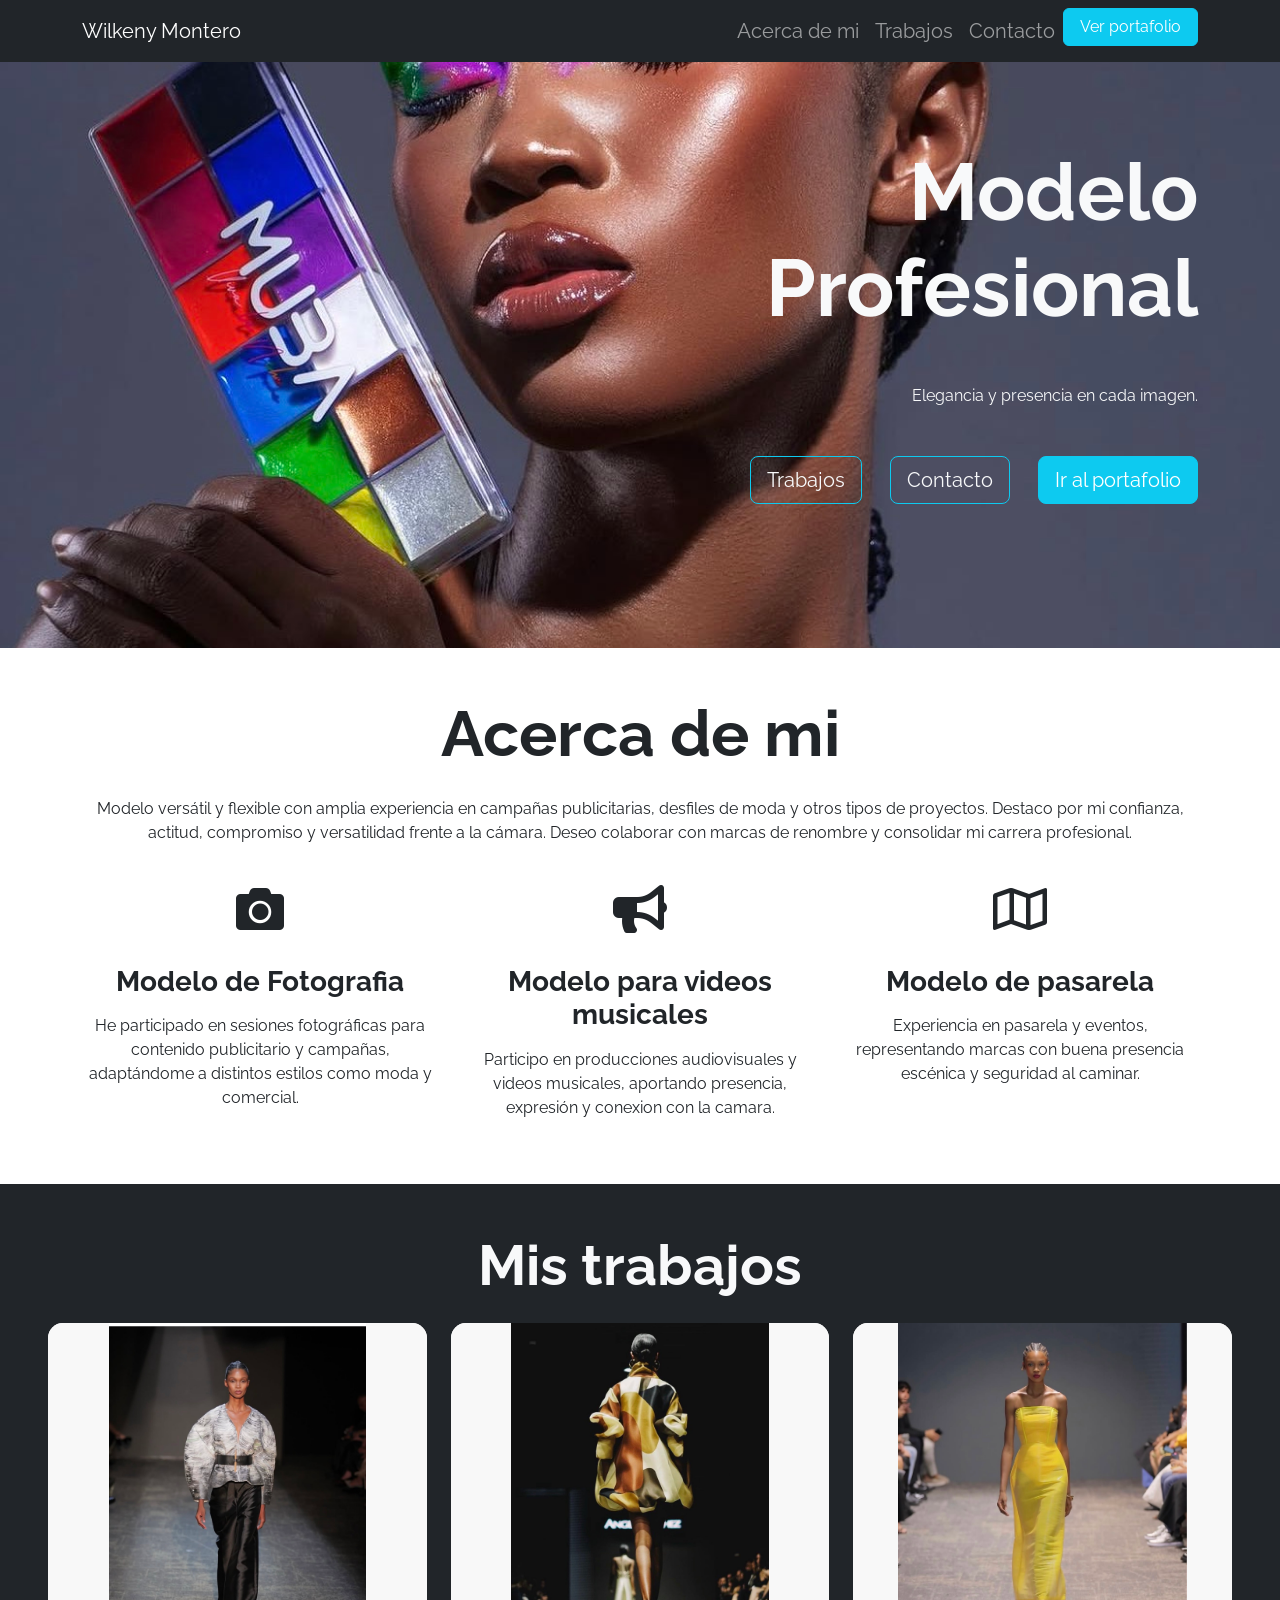
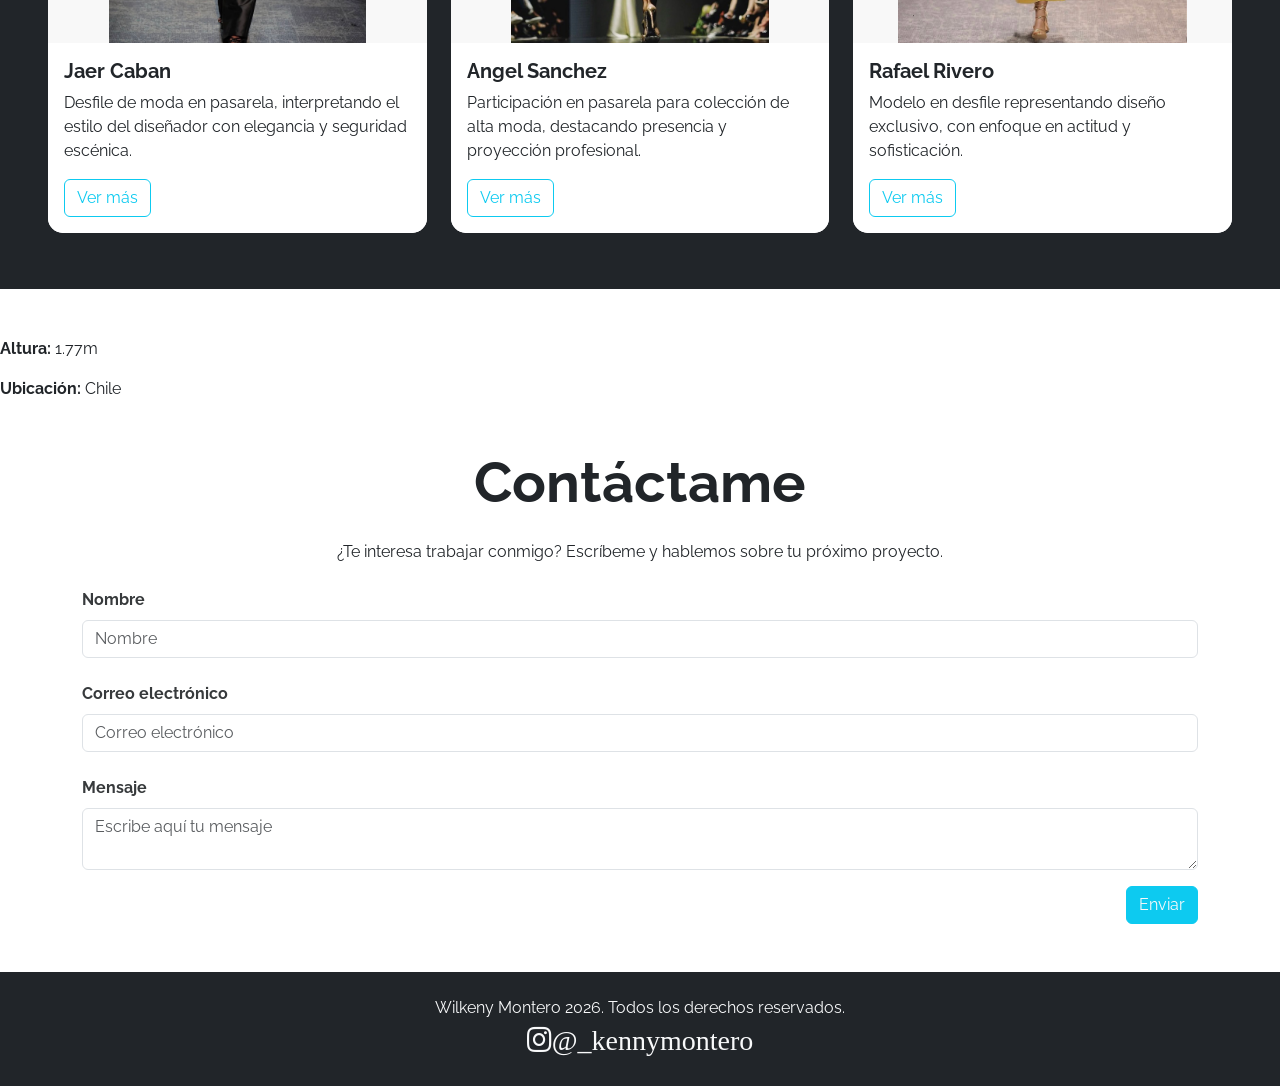
==== index.html @ cda30871 "primer commit" ====
<!DOCTYPE html>
<html lang="en">

<head>
    <meta charset="UTF-8">
    <meta http-equiv="X-UA-Compatible" content="IE=edge">
    <meta name="viewport" content="width=device-width, initial-scale=1.0">
    <link rel="preconnect" href="https://fonts.googleapis.com">
    <link rel="preconnect" href="https://fonts.gstatic.com" crossorigin>
    <link href="https://fonts.googleapis.com/css2?family=Raleway:wght@400;700&display=swap" rel="stylesheet">
    <link href="https://cdn.jsdelivr.net/npm/bootstrap@5.1.3/dist/css/bootstrap.min.css" rel="stylesheet"
        integrity="sha384-1BmE4kWBq78iYhFldvKuhfTAU6auU8tT94WrHftjDbrCEXSU1oBoqyl2QvZ6jIW3" crossorigin="anonymous">
    <title>Wilkeny Montero</title>
    <link rel="stylesheet" href="https://cdnjs.cloudflare.com/ajax/libs/font-awesome/5.9.0/css/all.min.css"
        integrity="sha512-q3eWabyZPc1XTCmF+8/LuE1ozpg5xxn7iO89yfSOd5/oKvyqLngoNGsx8jq92Y8eXJ/IRxQbEC+FGSYxtk2oiw=="
        crossorigin="anonymous" referrerpolicy="no-referrer" />
    <link rel="stylesheet" href="assets/css/index.css">
</head>

<body>

    <nav class="navbar navbar-expand-lg navbar-dark bg-dark fixed-top">
        <div class="container">
            <a class="navbar-brand" href="#">
                Wilkeny Montero
            </a>
            <button class="navbar-toggler" type="button" data-bs-toggle="collapse"
                aria-controls="navbarSupportedContent" aria-expanded="false" aria-label="Toggle navigation">
                <span class="navbar-toggler-icon"></span>
            </button>
            <div class="collapse navbar-collapse" id="navbarSupportedContent">
                <ul class="navbar-nav ms-auto mb-2 mb-lg-0 fs-5">
                    <li class="nav-item">
                        <a class="nav-link" href="#">Acerca de mi</a>
                    </li>
                    <li class="nav-item">
                        <a class="nav-link" href="#">Trabajos</a>
                    </li>
                    <li class="nav-item">
                        <a class="nav-link" href="#">Contacto</a>
                    </li>
                    <li>
                        <a class="btn btn-info text-white px-3" href="./portafolio.html">Ver portafolio</a>
                    </li>

                </ul>

            </div>
        </div>
    </nav>

    <header id="Hero-Section" class="text-light text-end py-5 mt-5">
        <div class="container">
            <div class="ms-auto col-12 col-md-7 ">
                <h1 class="display-1 fw-bold my-5">
                    Modelo<br> Profesional
                </h1>
                <p class="my-5">
                   Elegancia y presencia en cada imagen.
                </p>
                <div class="mb-5 pb-5">
                    <button class="btn btn-lg btn-outline-info text-light me-4">Trabajos</button>
                    <button class="btn btn-lg btn-outline-info text-light me-4">Contacto</button>
                    <a class="btn btn-info btn-lg text-white" href="./portafolio.html">Ir al portafolio</a>
                </div>
            </div>
        </div>
    </header>


    <section id="Acerca-de-mi" class="container text-center my-5">


        <h2 class="display-3 fw-bold my-4">Acerca de mi</h2>

        <p class="my-4">
           Modelo versátil y flexible con amplia experiencia en campañas publicitarias, desfiles de moda y otros tipos de proyectos. Destaco por mi confianza, actitud, compromiso y versatilidad frente a la cámara. Deseo colaborar con marcas de renombre y
           consolidar mi carrera profesional.
        </p>


        <div class="row">
            <div class="col-12 col-md-4">
                <i class="fas fa-camera fa-3x my-3"></i>
                <h3 class="my-3 fw-bold">Modelo de Fotografia</h3>
                <p class="my-3">
                 He participado en sesiones fotográficas para contenido publicitario y campañas, adaptándome a distintos estilos como moda y comercial. 
                </p>
            </div>
            <div class="col-12 col-md-4">
                <i class="fas fa-bullhorn fa-3x my-3"></i>
                <h3 class="my-3 fw-bold">Modelo para videos musicales</h3>
                <p class="my-3">
                    Participo en producciones audiovisuales y videos musicales, aportando presencia, expresión y conexion con la camara.
                </p>
            </div>
            <div class="col-12 col-md-4">
                <i class="far fa-map fa-3x my-3"></i>
                <h3 class="my-3 fw-bold">Modelo de pasarela</h3>
                <p class="my-3">
                    Experiencia en pasarela y eventos, representando marcas con buena presencia escénica y seguridad al caminar.
                </p>
            </div>
        </div>
    </section>


    <section id="Mis-trabajos" class="my-5 p-5 bg-dark">

        <h2 class="display-4 fw-bold text-center text-light mb-3">Mis trabajos</h2>

        <div class="row">
            <div class="col-12 col-sm-4 py-2">
                <div class="card">
                    <div class="image-top" style="background-image: url(assets/img/IMG_2435.jpg)"></div>
                    <div class="card-body">
                        <h5 class="card-title fw-bold">Jaer Caban</h5>
                        <p class="card-text">
                            Desfile de moda en pasarela, interpretando el estilo del diseñador con elegancia y seguridad escénica.
                        </p>
                        <button type="button" class="btn btn-outline-info">
                            Ver más
                        </button>
                    </div>
                </div>
            </div>
            <div class="col-12 col-sm-4 py-2">
                <div class="card">
                    <div class="image-top" style="background-image: url(assets/img/IMG_2436.jpg)"></div>
                    <div class="card-body">
                        <h5 class="card-title fw-bold">Angel Sanchez</h5>
                        <p class="card-text">
                           Participación en pasarela para colección de alta moda, destacando presencia y proyección profesional.
                        </p>
                        <button type="button" class="btn btn-outline-info">
                            Ver más
                        </button>
                    </div>
                </div>
            </div>
            <div class="col-12 col-sm-4 py-2">
                <div class="card">
                    <div class="image-top" style="background-image: url(assets/img/IMG_2437.jpg)"></div>
                    <div class="card-body">
                        <h5 class="card-title fw-bold">Rafael Rivero</h5>
                        <p class="card-text">
                            Modelo en desfile representando diseño exclusivo, con enfoque en actitud y sofisticación.
                        </p>
                        <button type="button" class="btn btn-outline-info">
                            Ver más
                        </button>
                    </div>
                </div>
            </div>
        </div>

    </section>

         <p><strong>Altura:</strong> 1.77m</p>
         <p><strong>Ubicación:</strong> Chile</p>
           

    <section id="Contacto" class="container my-5">
    
        <h2 class="display-4 fw-bold text-center my-4">Contáctame</h2>
        
          
        <p class="text-center my-4 d-none d-md-block">¿Te interesa trabajar conmigo? Escríbeme y hablemos sobre tu próximo proyecto.</p>
         
        <form>


            <div class="form-group mb-4">
                <label class="mb-2">Nombre</label>
                <input class="form-control" placeholder="Nombre">
            </div>

            <div class="form-group mb-4">
                <label class="mb-2">Correo electrónico</label>
                <input class="form-control" placeholder="Correo electrónico" />
            </div>


            <div class="form-group">
                <label class="mb-2">Mensaje</label>
                <textarea class="form-control" placeholder="Escribe aquí tu mensaje"></textarea>
            </div>

            <div class="my-3 text-end">
                <button class="btn btn-info text-light">Enviar</button>
            </div>



        </form>

    </section>



    <footer class="bg-dark text-center text-light p-4">
        <p class="mb-0">Wilkeny Montero 2026. Todos los derechos reservados.</p>
         <a href="https://instagram.com/_kennymontero" target="_blank" class="text-light fs-3">
        <i class="fab fa-instagram">@_kennymontero</i>
    </a>
    </footer>
    


    <script src="https://cdn.jsdelivr.net/npm/bootstrap@5.1.3/dist/js/bootstrap.bundle.min.js"
        integrity="sha384-ka7Sk0Gln4gmtz2MlQnikT1wXgYsOg+OMhuP+IlRH9sENBO0LRn5q+8nbTov4+1p"
        crossorigin="anonymous"></script>
       
</body>

</html>
---- assets/css/index.css ----
body {
  font-family: "Raleway", sans-serif;
}



#Hero-Section {
  background-image: url("../img/IMG_2434.jpg");
  background-repeat: no-repeat;
  background-size: cover;
  background-position: left;

}


/* Mis trabajos */

#Mis-trabajos .image-top {

  width: 100%;
  height: 320px;
  background-size: contain;  
  background-position: center;
  background-repeat: no-repeat;
  background-color: #f8f8f8;  
}


.card {
  border: none;
  border-radius: 15px;
  overflow: hidden;
  transition: 0.3s;
}

.card:hover {
  transform: scale(1.02);
}

.card-body {
  background: white;
}


/* Contacto */

#Contacto form label {
  font-weight: 700;
  color: #373a3c;
}

@media (max-width: 768px) {
  #Contacto form label {
    font-weight: 410;
  }

  .navbar-brand{
    width: 100px;
  }

}
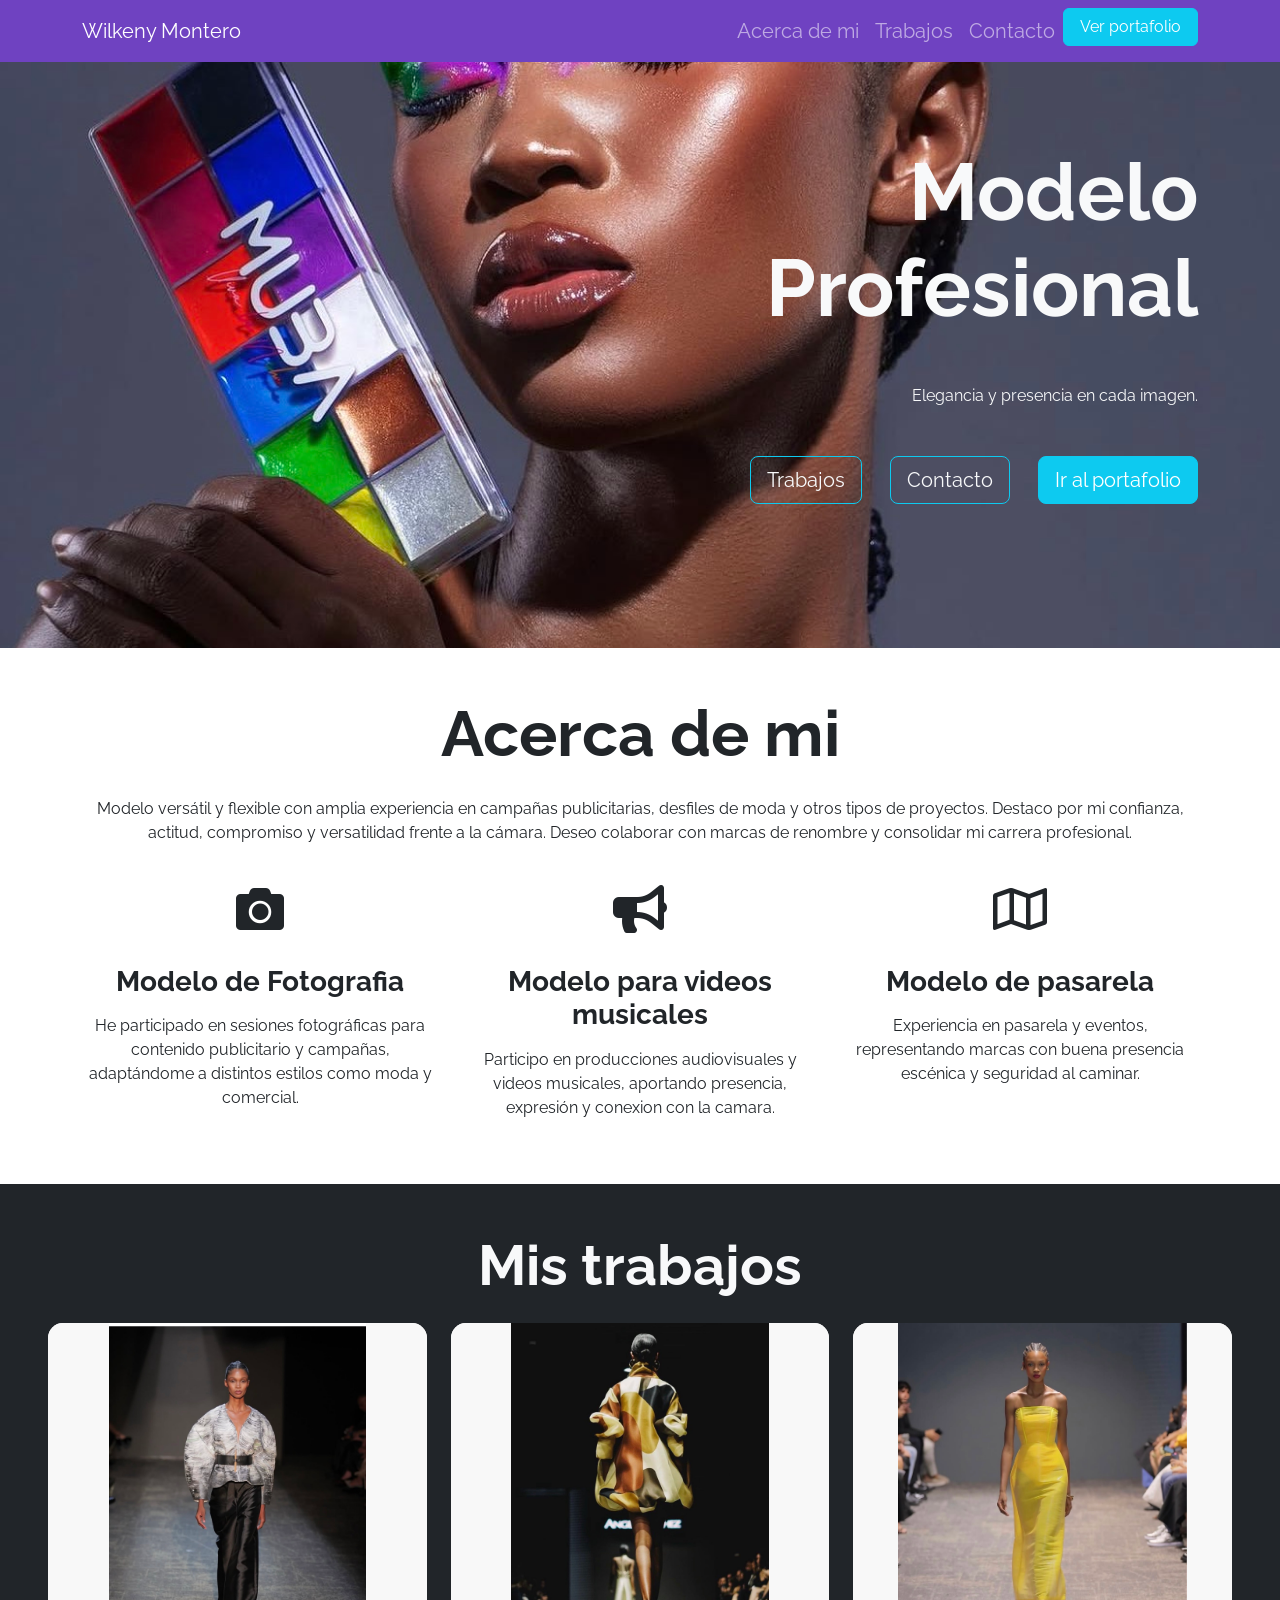
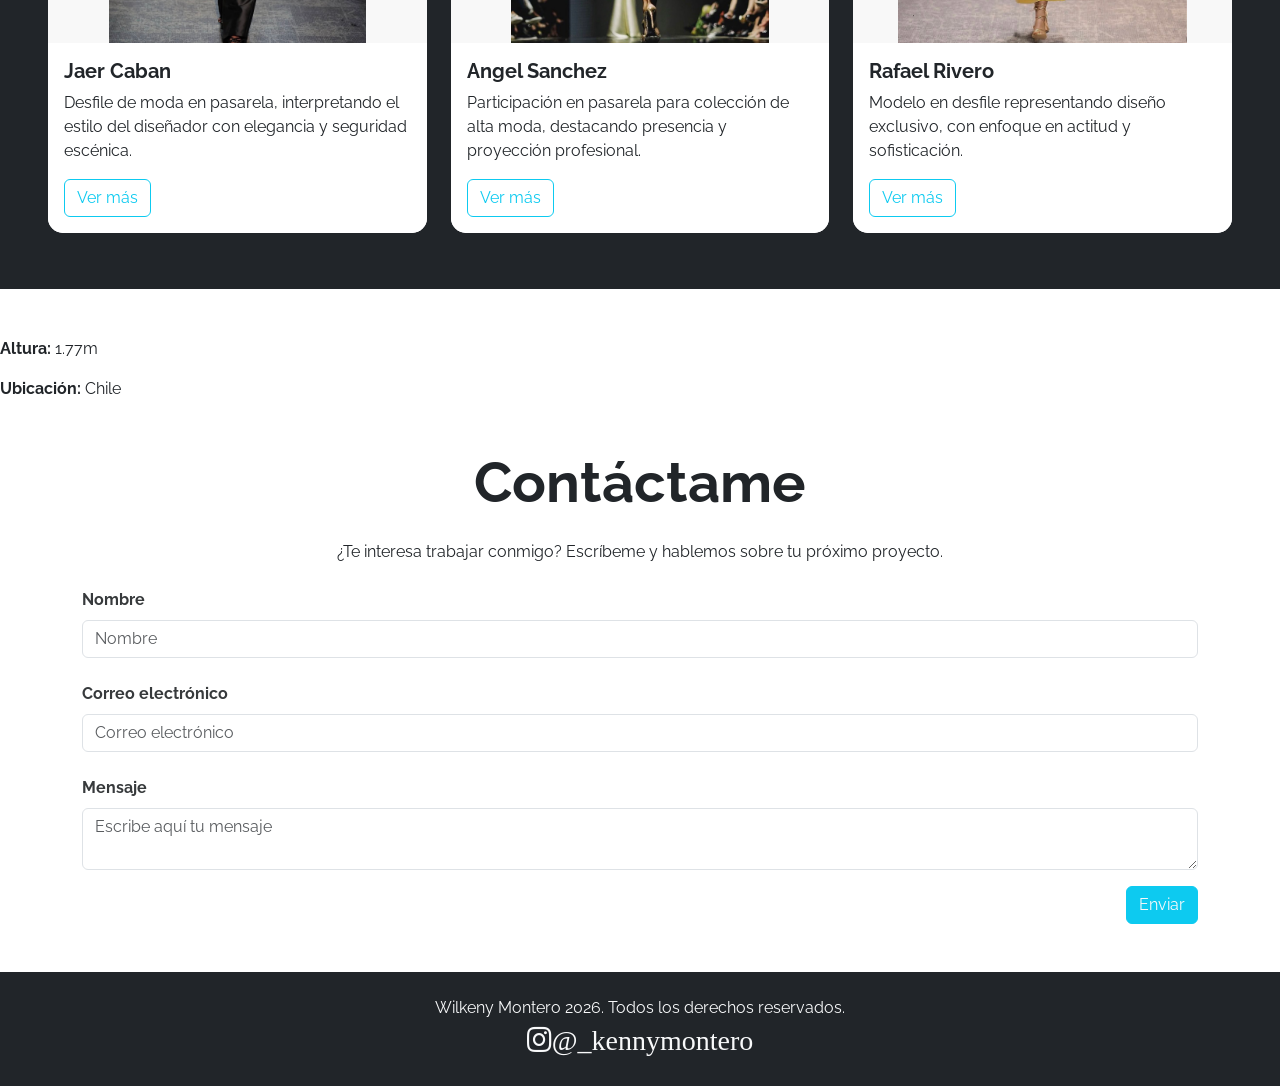
==== commit 8e4974c9: "cambio de color en la NavBar" ====
--- a/index.html
+++ b/index.html
@@ -19,7 +19,7 @@
 
 <body>
 
-    <nav class="navbar navbar-expand-lg navbar-dark bg-dark fixed-top">
+    <nav class="navbar navbar-expand-lg navbar-dark bg-purple fixed-top">
         <div class="container">
             <a class="navbar-brand" href="#">
                 Wilkeny Montero
--- a/assets/css/index.css
+++ b/assets/css/index.css
@@ -59,3 +59,7 @@
   }
 
 }
+
+.bg-purple {
+  background-color: #6f42c1;
+}
